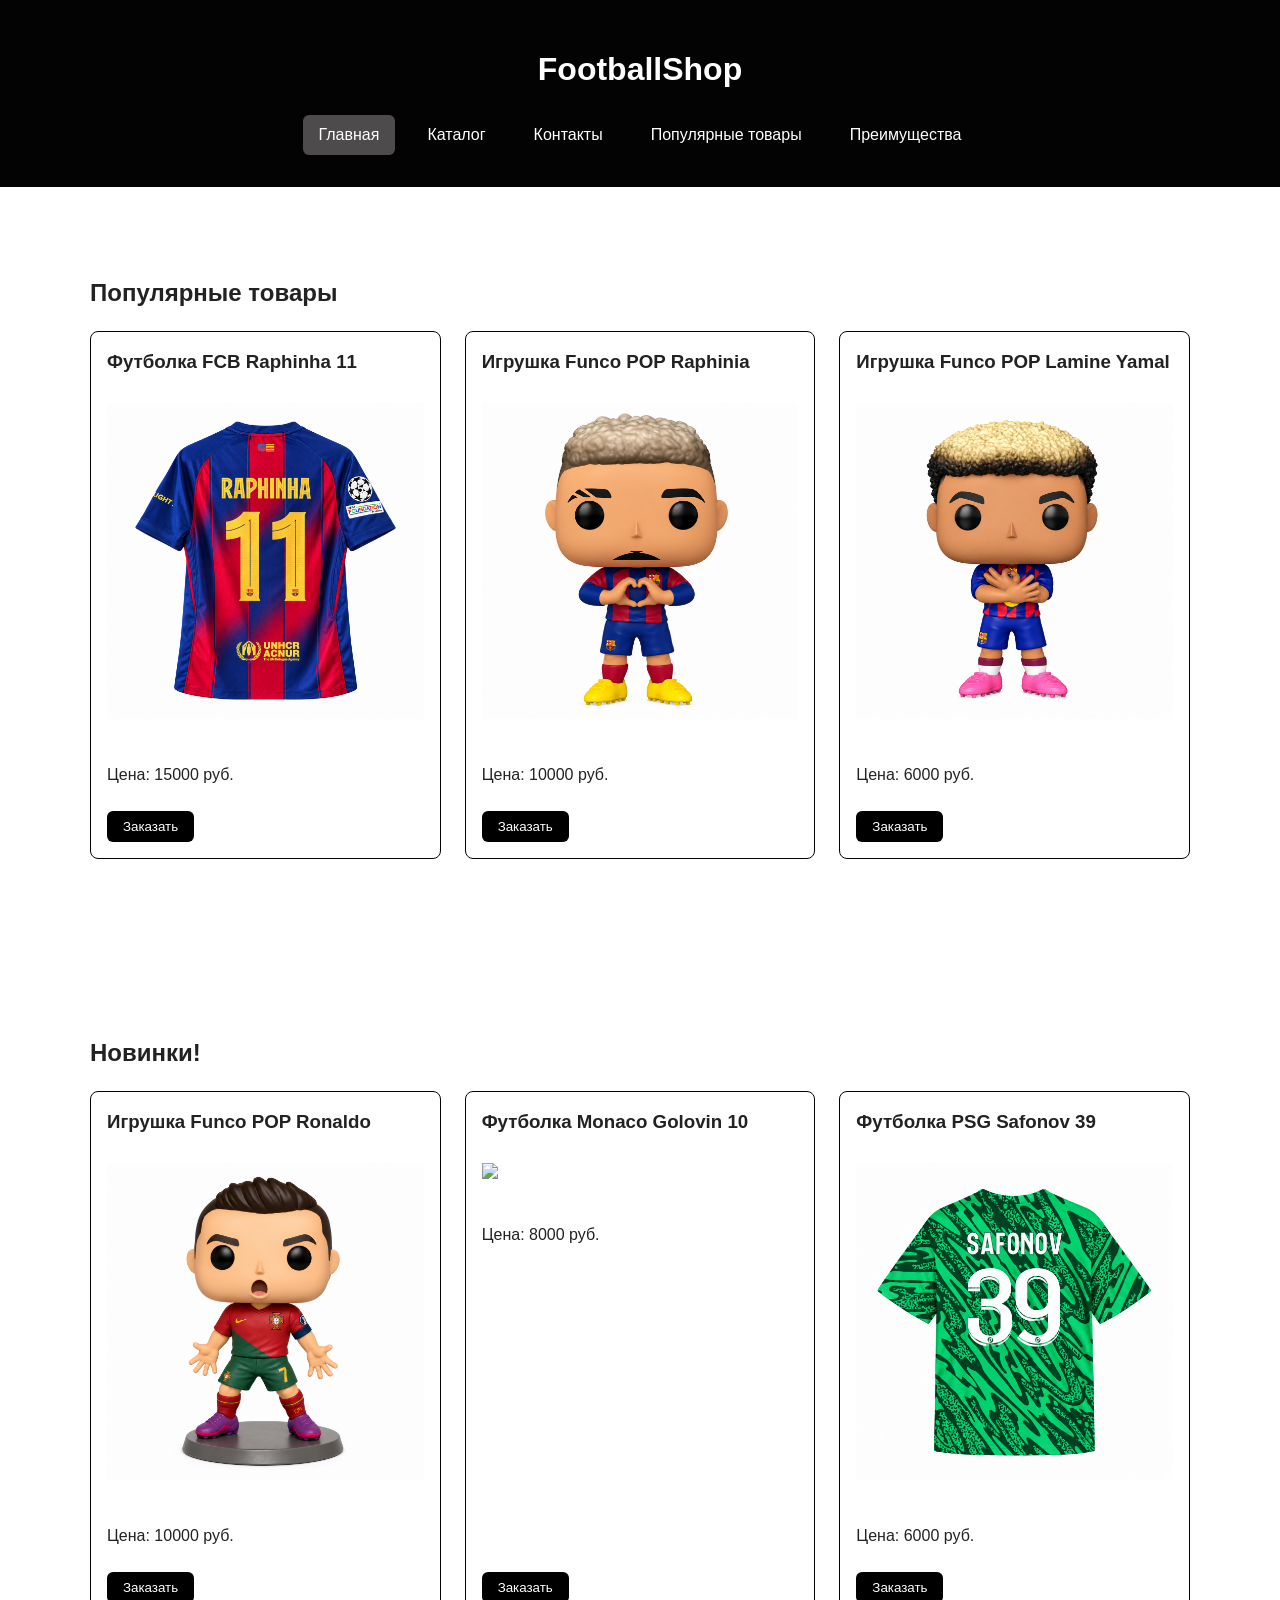
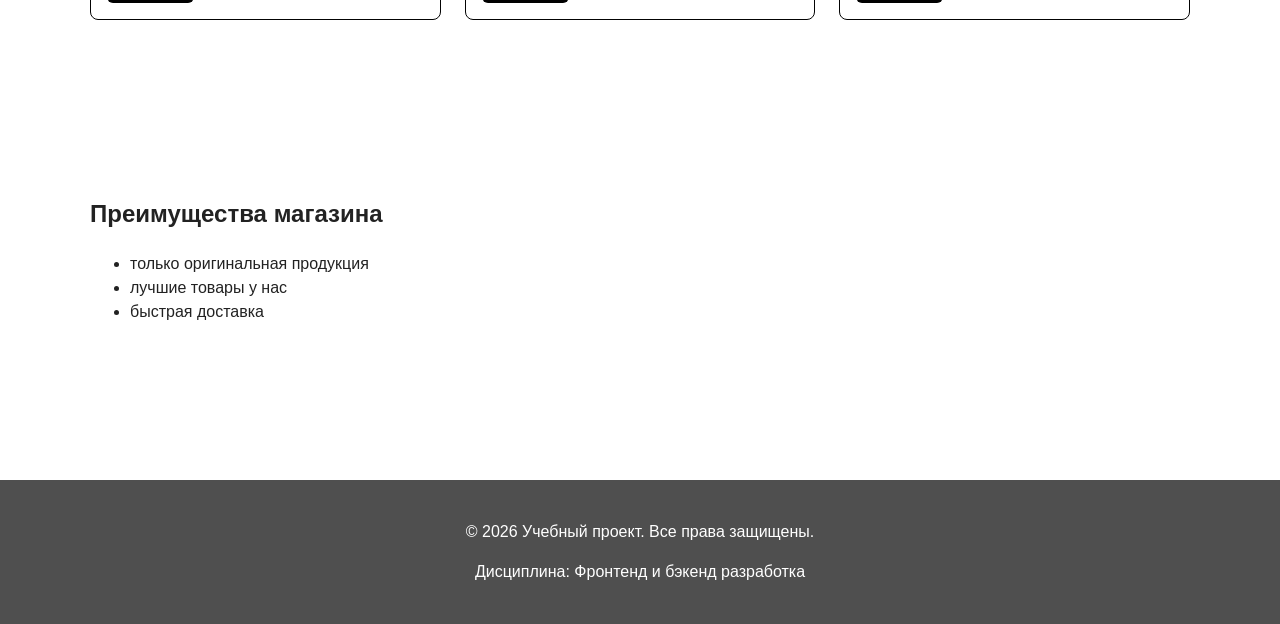
==== index.html @ fb9df973 "chore: preserve KR1 shop baseline" ====
<!DOCTYPE html>
<html lang="ru">
<head>
  <meta charset="UTF-8">
  <meta name="viewport" content="width=device-width, initial-scale=1.0">
  <title>Учебный интернет-магазин</title>
  <link rel="stylesheet" href="css/style.css">
  <link rel="stylesheet" href="css/responsive.css">
  <script src="js/main.js" defer></script>
  <meta property="og:type" content="website">
  <meta property="og:title" content="Учебный интернет-магазин">
  <meta property="og:description" content="Учебный frontend-проект интернет-магазина.">
  <meta property="og:image" content="https://zcryl.github.io/kr1-html-css-shop/images/preview.jpg">

</head>
<body class="page">
  <header class="site-header">
  <div class="site-header__inner">
    <h1 class="site-header__logo" href="index.html">FootballShop</h1>

    <nav class="site-nav" aria-label="Основная навигация">
      <ul class="site-nav__list">
        <li class="site-nav__item"><a class="site-nav__link site-nav__link--active" aria-current="page" href="index.html">Главная</a></li>
        <li class="site-nav__item"><a class="site-nav__link" href="catalog.html">Каталог</a></li>
        <li class="site-nav__item"><a class="site-nav__link" href="contacts.html">Контакты</a></li>
        <li class="site-nav__item"><a class="site-nav__link" href="index.html#popular">Популярные товары</a></li>
        <li class="site-nav__item"><a class="site-nav__link" href="index.html#advantages">Преимущества</a></li>
      </ul>
    </nav>
  </div>
  </header>


  <main class="page__main">
    <!-- <section class="hero">
      <h1>Учебный интернет-магазин</h1>
      <p>
        Это стартовая страница учебного frontend-проекта.
        В дальнейшем на её основе будет разработан многостраничный сайт
        интернет-магазина или каталога услуг.
      </p>
      <a class="button button--primary" href="#popular">Перейти к товарам</a>
    </section> -->

    <section class="section" id="popular">
      <h2 class="section__title">Популярные товары</h2>

      <div class="products-grid">
        <article class="product-card">
          <h3 class="product-card__title">Футболка FCB Raphinha 11</h3>
          <img 
          src="images/raphinha_shirt.jpg"
          class="card-image"/>
          <!-- <p class="product-card__description">Краткое описание учебного товара.</p> -->
          <p class="product-card__price">Цена: 15000 руб.</p>
          <button class="button button--primary product-card__button" type="button" data-product="Товар 1">
            Заказать
          </button>
        </article>

        <article class="product-card">
          <h3 class="product-card__title">Игрушка Funco POP Raphinia</h3>
          <img 
            src="images/raphinha_POP.jpg"
            class="card-image"/>
          <p class="product-card__price">Цена: 10000 руб.</p>
          <button class="button button--primary product-card__button" type="button" data-product="Товар 2">
            Заказать
          </button>

        </article>

        <article class="product-card">
          <h3 class="product-card__title">Игрушка Funco POP Lamine Yamal</h3>
          <img 
            src="images/Lamine_POP.webp"
            class="card-image"/>
          <p class="product-card__price">Цена: 6000 руб.</p>
          <button class="button button--primary product-card__button" type="button" data-product="Товар 3">
            Заказать
          </button>
        </article>
      </div>
    </section>

    <section class="section" id="popular">
      <h2 class="section__title">Новинки!</h2>

      <div class="products-grid">
        <article class="product-card">
          <h3 class="product-card__title">Игрушка Funco POP Ronaldo</h3>
          <img 
            src="images/CR7_POP.jpg"
            class="card-image"/>
          <p class="product-card__price">Цена: 10000 руб.</p>
          <button class="button button--primary product-card__button" type="button" data-product="Товар 1">
            Заказать
          </button>
        </article>

        <article class="product-card">
          <h3 class="product-card__title">Футболка Monaco Golovin 10</h3>
          <img 
            src="images/golobin_shirt.webp"
            class="card-image"/>
          <p class="product-card__price">Цена: 8000 руб.</p>
          <button class="button button--primary product-card__button" type="button" data-product="Товар 2">
            Заказать
          </button>

        </article>

        <article class="product-card">
          <h3 class="product-card__title">Футболка PSG Safonov 39 </h3>
          <img 
          src="images/safonov_shirt.webp"
          class="card-image"/>
          <p class="product-card__price">Цена: 6000 руб.</p>
          <button class="button button--primary product-card__button" type="button" data-product="Товар 3">
            Заказать
          </button>
        </article>
      </div>
    </section>

    
    

    <section class="section" id="advantages">
      <h2 class="section__title">Преимущества магазина</h2>

      <ul class="advantages-list">
        <li>только оригинальная продукция</li>
        <li>лучшие товары у нас</li>
        <li>быстрая доставка</li>
      </ul>
    </section>

    

    <!-- <aside class="aside-info">
      <h2>Информация для студентов</h2>
      <p>
        На следующих практических занятиях этот проект будет расширяться:
        появятся формы, модальное окно, дополнительные страницы, Flex/Grid,
        БЭМ-структура и адаптивная версия сайта.
      </p>
    </aside> -->
  </main>

  <footer class="site-footer home-page" id="contacts">
    <p class="site-footer__text">&copy; 2026 Учебный проект. Все права защищены.</p>
    <p class="site-footer__text">Дисциплина: Фронтенд и бэкенд разработка</p>
  </footer>

  <dialog class="order-dialog" id="order-dialog" aria-labelledby="order-dialog-title">
    <h2 class="order-dialog__title" id="order-dialog-title">Оформление заявки</h2>

    <form class="order-form" id="order-form" action="#" method="post" novalidate>
      <input id="selected-product" name="selected-product" type="hidden">

      <div class="order-form__field">
        <label class="order-form__label" for="order-name">Имя</label>
        <input class="order-form__input"
          id="order-name"
          name="name"
          type="text"
          placeholder="Введите ваше имя"
          minlength="2"
          autocomplete="given-name"
          required
        >
      </div>

      <div class="order-form__field">
        <label class="order-form__label" for="order-email">E-mail</label>
        <input class="order-form__input"
          id="order-email"
          name="email"
          type="email"
          placeholder="example@mail.ru"
          autocomplete="email"
          required
        >
      </div>

      <div class="order-form__field">
        <label class="order-form__label" for="order-phone">Телефон</label>
        <input class="order-form__input"
          id="order-phone"
          name="phone"
          type="tel"
          inputmode="tel"
          placeholder="+7 (900) 000-00-00"
          pattern="^\+7 \(\d{3}\) \d{3}-\d{2}-\d{2}$"
          required
        >
        <small class="order-form__hint">Формат: +7 (900) 000-00-00</small>
      </div>

      <div class="order-form__field">
        <label class="order-form__label" for="order-date">Дата связи</label>
        <input class="order-form__input"
          id="order-date"
          name="date"
          type="date"
        >
      </div>

      <div class="order-form__field">
        <label class="order-form__label" for="order-topic">Тема заявки</label>
        <select class="order-form__select" id="order-topic" name="topic" required>
          <option value="">Выберите тему</option>
          <option value="product">Заказ товара</option>
          <option value="consultation">Консультация</option>
          <option value="delivery">Доставка</option>
        </select>
      </div>

      <div class="order-form__field">
        <label class="order-form__label" for="order-comment">Комментарий</label>
        <textarea class="order-form__textarea"
          id="order-comment"
          name="comment"
          rows="4"
          placeholder="Укажите дополнительную информацию"
        ></textarea>
      </div>

      <div class="order-form__field order-form__field--checkbox">
        <label class="order-form__label">
          <input class="order-form__input order-form__input--checkbox"
            id="order-agreement"
            name="agreement"
            type="checkbox"
            required
          >
          Я согласен на обработку данных
        </label>
      </div>

      <div class="order-form__actions">
        <button class="button button--secondary" type="button" id="close-order-dialog">Закрыть</button>
        <button class="button button--primary" type="submit">Отправить заявку</button>
      </div>
    </form>
  </dialog>

  <p class="success-message" id="success-message" hidden>
    Форма успешно отправлена!
  </p>

</body>
</html>
---- css/style.css ----
/* ===============================
   1. Переменные проекта
   =============================== */

:root {
  /* Основные цвета проекта */
  --color-bg: #ffffff;
  --color-text: #222222;
  --color-muted: #b2afaf;
  --color-button: black;
  --color-primary-dark: #555454;
  --color-border: #030303;
  --color-surface: #f7f7f7;
  --color-surface-accent: #eef5ff;
  --color-danger: #b00020;
  --color-success: #168a2f;
  --color-success-bg: #eefaf0;
  --color-white: #ffffff;
  --color-header-button: #4d4b4b;
  --color-footer: #4f4f4f;
  --color-footer-text: #ffffff;

  /* Отступы */
  --space-xss: 2px;
  --space-xs: 4px;
  --space-sm: 8px;
  --space-md: 16px;
  --space-lg: 24px;
  --space-xl: 32px;

  /* Скругления */
  --radius-sm: 6px;
  --radius-md: 8px;
  --radius-lg: 12px;

  /* Размеры */
  --container-width: 1100px;
}

/* ===============================
   2. Базовые стили
   =============================== */

* {
  box-sizing: border-box;
}


.page {
  margin: 0;
  font-family: Arial, sans-serif;
  line-height: 1.5;
  color: var(--color-text);
  background-color: var(--color-bg);
  display: flex;
  flex-direction: column;
  min-height: 100vh;
}

.site-header,
.page__main,
.site-footer {
  padding: var(--space-lg);
}

.page__main{
  flex: 1;
}

.site-header {
  background-color: var(--color-border);

}

.site-footer {
  background-color: var(--color-footer);
  color: var(--color-footer-text);
  margin-top: 20px;
  text-align: center;
}

/* ===============================
   3. Общие элементы интерфейса
   =============================== */

a {
  color: var(--color-primary);
}

a:hover {
  color: var(--color-primary-dark);
}

a:focus-visible {
  outline: 2px solid var(--color-primary);
  outline-offset: 3px;
}


.site-header__inner {
  max-width: var(--container-width);
  margin: 0 auto;
}

.site-header__logo {
  font-weight: bold;
  text-decoration: none;
  color: white;
  display: flex;
  flex-wrap: wrap; 
  justify-content: center;

}

.site-nav__list {
  display: flex;
  flex-wrap: wrap;
  justify-content: center;
  align-items: center;
  gap: var(--space-md);
  padding: 0;
  margin: var(--space-md) 0 0;
  list-style: none;
}

.site-nav__item {
  margin-bottom: var(--space-sm);
}

.site-nav__link {
  display: inline-block;
  padding: var(--space-sm) var(--space-md);
  color: white;
  text-decoration: none;
  border-radius: var(--radius-sm);

}

.site-nav__link:hover,
.site-nav__link--active {
  color: var(--color-white);
  background-color: var(--color-header-button);

}

/* ===============================
   4. Компоненты страницы
   =============================== */


.hero {
  max-width: var(--container-width);
  margin: 0 auto var(--space-xl);
  padding: var(--space-xl) var(--space-lg);
  background-color: var(--color-surface-accent);
  border-radius: var(--radius-lg);
}

.section {
  max-width: var(--container-width);
  margin: 0 auto var(--space-xl);
}


.section__title {
  margin-top: 0;
}


.product-card {
  display: flex;
  flex-direction: column;
  gap: var(--space-sm);
  margin-bottom: var(--space-md);
  padding: var(--space-md);
  border: 1px solid var(--color-border);
  border-radius: var(--radius-md);
  background-color: var(--color-bg);
}

.product-card__button {
  margin-top: auto;
  align-self: flex-start;
}


.product-card:hover {
  border-color: var(--color-primary);
}


.product-card__title {
  margin-top: 0;
}

.button {
  display: inline-block;
  padding: var(--space-sm) var(--space-md);
  text-decoration: none;
  border: none;
  border-radius: var(--radius-sm);
  cursor: pointer;
}

/* Основной и второстепенный варианты кнопки. */
.button--primary {
  color: var(--color-white);
  background-color: var(--color-button);
}

.button--primary:hover {
  color: var(--color-white);
  background-color: var(--color-primary-dark);
}

.button--secondary {
  color: var(--color-white);
  background-color: var(--color-button);
  border: 1px solid var(--color-primary);
}

.button--secondary:hover {
  color: var(--color-white);
  background-color: var(--color-primary-dark);
}

.button:focus-visible {
  outline: 2px solid var(--color-primary);
  outline-offset: 3px;
}

.button:disabled {
  opacity: 0.6;
  cursor: not-allowed;
}


/*
  Дополнительный информационный блок.
*/
.aside-info {
  max-width: var(--container-width);
  margin: 0 auto var(--space-xl);
  padding: var(--space-md);
  border-left: 4px solid var(--color-primary);
  background-color: var(--color-surface);
}

/* ===============================
   5. Форма и модальное окно
   =============================== */

/*
  Модальное окно.
  Элемент dialog сам умеет открываться поверх страницы.
*/
.order-dialog {
  width: min(100% - 32px, 560px);
  padding: var(--space-lg);
  border: none;
  border-radius: var(--radius-lg);
}

.order-dialog__title {
  margin-top: 0;
}

/* Затемнение фона за модальным окном. */
.order-dialog::backdrop {
  background-color: rgba(0, 0, 0, 0.5);
}

/*
  Поле формы.
  Каждый блок получает нижний отступ.
*/
.order-form__field {
  margin-bottom: var(--space-md);
}

/*
  Подпись поля.
*/
.order-form__label {
  display: block;
  margin-bottom: 6px;
}

/*
  Основные поля формы.
*/
.order-form__input,
.order-form__select,
.order-form__textarea {
  width: 100%;
  padding: 10px 12px;
  border: 1px solid var(--color-border);
  border-radius: var(--radius-sm);
  font: inherit;
}

/*
  Checkbox не должен занимать всю ширину.
*/
.order-form__input--checkbox {
  width: auto;
}

/*
  Подсказка под полем телефона.
*/
.order-form__hint {
  display: block;
  margin-top: var(--space-xs);
  color: var(--color-muted);
}

.order-form__input:hover,
.order-form__select:hover,
.order-form__textarea:hover {
  border-color: var(--color-primary);
}


/*
  Видимый фокус для клавиатурной навигации.
*/
.order-form__input:focus-visible,
.order-form__select:focus-visible,
.order-form__textarea:focus-visible {
  outline: var(--space-xss) solid var(--color-primary);
  outline-offset: 3px;
}

/*
  Подсветка ошибочных полей.
  Атрибут aria-invalid будет добавляться через JavaScript.
*/
.order-form__input[aria-invalid="true"],
.order-form__select[aria-invalid="true"],
.order-form__textarea[aria-invalid="true"] {
  border-color: var(--color-danger);
}

/*
  Кнопки формы.
*/
.order-form__actions {
  display: flex;
  gap: var(--space-md);
  margin-top: var(--space-lg);
}

/*
  Сообщение об успешной отправке.
*/
.success-message {
  max-width: var(--container-width);
  margin: var(--space-lg) auto;
  padding: var(--space-md);
  border-left: var(--space-xs) solid var(--color-success);
  background-color: var(--color-success-bg);
}

/* Стили для хлебных крошек */

.breadcrumbs{
  max-width: var(--container-width);
  margin: 0 auto var(--space-md);
  font-size: 14px;
  color: var(--color-muted);
}

.breadcrumbs__link {
  color: var(--color-primary);
}

.breadcrumbs__current::before {
  content: " / ";
  color: var(--color-muted);
}

/* Плавный переход к якорям */
html{
  scroll-behavior: smooth;
}

:target{
  outline: 2px dashed var(--color-primary);
  outline-offset:4px;
}

/* Добавление grid */
.products-grid{
  display: grid;
  grid-template-columns: repeat(3, 1fr);
  gap:var(--space-lg);
}

/* Организация страницы каталога через CSS Grid */
.catalog-layout {
  max-width: var(--container-width);
  margin: 0 auto var(--space-xl);
  display: grid;
  grid-template-columns: 260px 1fr;
  grid-template-areas: "filters products";
  gap: var(--space-lg);
}

.catalog-filters {
  grid-area: filters;
  padding: var(--space-md);
  border: 1px solid var(--color-border);
  border-radius: var(--radius-md);
  background-color: var(--color-surface);
  align-self: start;
}

.catalog-layout__products {
  grid-area: products;
}

/* Оформление формы фильтров */
.filters-form {
  display: grid;
  gap: var(--space-md);
}

.filters-form__group {
  margin: 0;
  padding: var(--space-md);
  border: 1px solid var(--color-border);
  border-radius: var(--radius-sm);
}

.filters-form__legend {
  font-weight: 700;
}

.filters-form__label {
  display: block;
  margin-bottom: var(--space-sm);
}

.filters-form__input {
  width: 100%;
  padding: 8px 10px;
  border: 1px solid var(--color-border);
  border-radius: var(--radius-sm);
  font: inherit;
}

.product-card[hidden]{
  display: none;
}

.catalog-layout__empty{
  color: var(--color-muted);
  margin-top: var(--space-md);
}

.card-image{
  width: 100%;
  margin-bottom: 20px;
}
---- css/responsive.css ----
/*
  Адаптивные стили для контрольной работы №3.
  Подход: Mobile First.
  Базовые стили рассчитаны на мобильный экран.
  Расширения добавляются через min-width медиазапросы.
*/
*,
*::before,
*::after {
  box-sizing: border-box;
}

html {
  scroll-behavior: smooth;
}

img,
video {
  max-width: 100%;
  height: auto;
}

body {
  overflow-x: hidden;
}

.container,
.main,
.section {
  width: min(100% - 32px, 1200px);
  margin-inline: auto;
}

.section {
  padding-block: clamp(24px, 5vw, 64px);
}
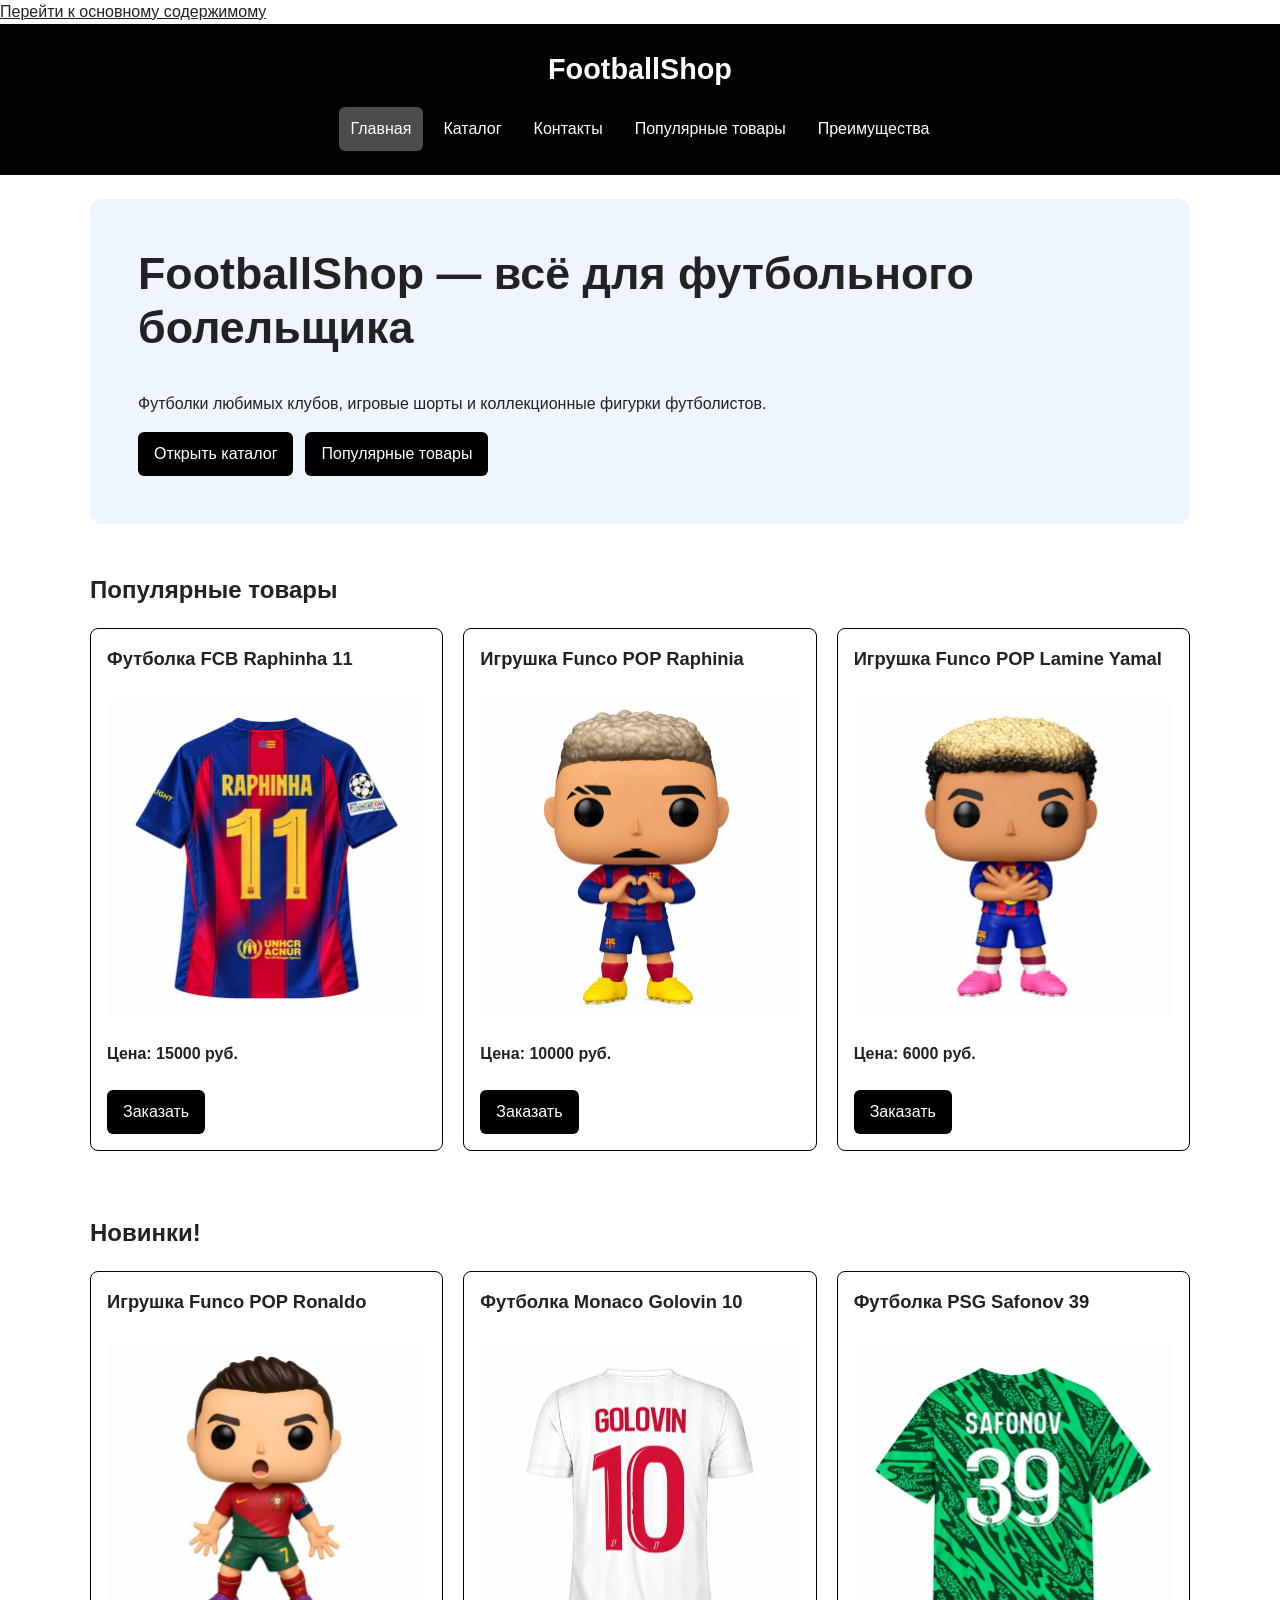
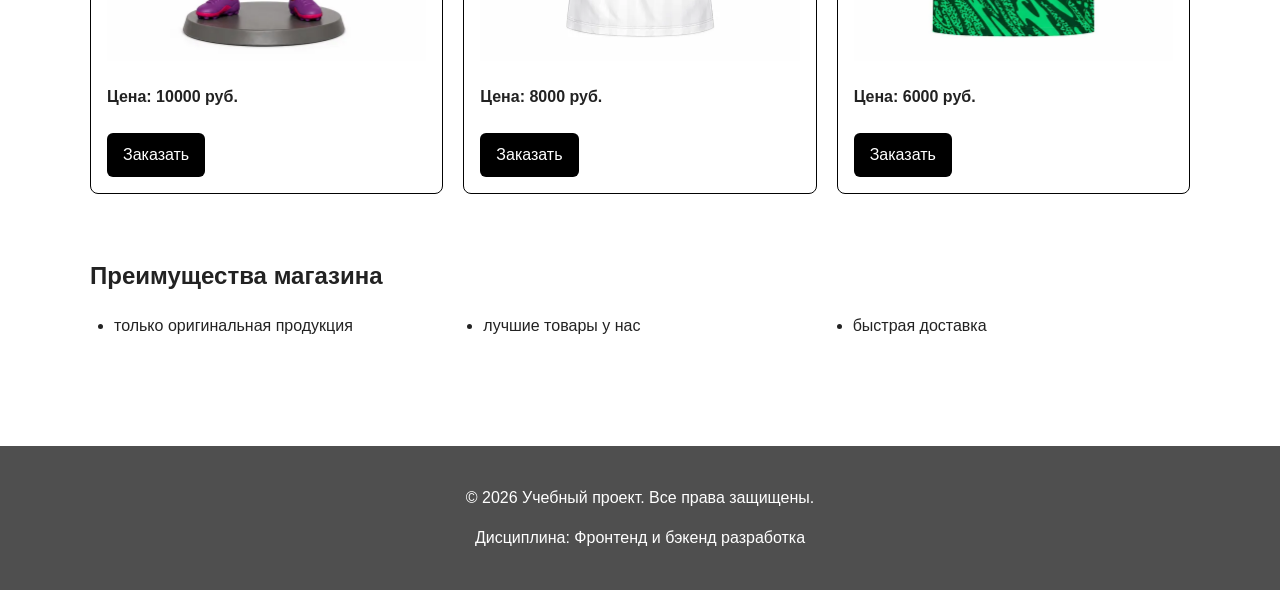
==== commit 926dd618: "feat: add responsive layout and product images" ====
--- a/index.html
+++ b/index.html
@@ -3,20 +3,22 @@
 <head>
   <meta charset="UTF-8">
   <meta name="viewport" content="width=device-width, initial-scale=1.0">
-  <title>Учебный интернет-магазин</title>
+  <title>FootballShop — футбольная атрибутика</title>
+  <meta name="description" content="Футболки, шорты и фигурки любимых футболистов в учебном магазине FootballShop.">
   <link rel="stylesheet" href="css/style.css">
   <link rel="stylesheet" href="css/responsive.css">
   <script src="js/main.js" defer></script>
   <meta property="og:type" content="website">
   <meta property="og:title" content="Учебный интернет-магазин">
   <meta property="og:description" content="Учебный frontend-проект интернет-магазина.">
-  <meta property="og:image" content="https://zcryl.github.io/kr1-html-css-shop/images/preview.jpg">
+  <meta property="og:image" content="https://zcryl.github.io/kr3-responsive-shop/images/preview.jpg">
 
 </head>
 <body class="page">
+  <a class="skip-link" href="#main">Перейти к основному содержимому</a>
   <header class="site-header">
   <div class="site-header__inner">
-    <h1 class="site-header__logo" href="index.html">FootballShop</h1>
+    <a class="site-header__logo" href="index.html">FootballShop</a>
 
     <nav class="site-nav" aria-label="Основная навигация">
       <ul class="site-nav__list">
@@ -31,16 +33,17 @@
   </header>
 
 
-  <main class="page__main">
-    <!-- <section class="hero">
-      <h1>Учебный интернет-магазин</h1>
-      <p>
-        Это стартовая страница учебного frontend-проекта.
-        В дальнейшем на её основе будет разработан многостраничный сайт
-        интернет-магазина или каталога услуг.
-      </p>
-      <a class="button button--primary" href="#popular">Перейти к товарам</a>
-    </section> -->
+  <main class="page__main" id="main" tabindex="-1">
+    <section class="hero" aria-labelledby="hero-title">
+      <h1 id="hero-title">FootballShop — всё для футбольного болельщика</h1>
+      <p>Футболки любимых клубов, игровые шорты и коллекционные фигурки футболистов.</p>
+      <div class="hero__actions">
+        <a class="button button--primary" href="catalog.html">Открыть каталог</a>
+        <a class="button button--secondary" href="#popular">Популярные товары</a>
+      </div>
+    </section>
+
+    
 
     <section class="section" id="popular">
       <h2 class="section__title">Популярные товары</h2>
@@ -48,23 +51,25 @@
       <div class="products-grid">
         <article class="product-card">
           <h3 class="product-card__title">Футболка FCB Raphinha 11</h3>
-          <img 
-          src="images/raphinha_shirt.jpg"
-          class="card-image"/>
-          <!-- <p class="product-card__description">Краткое описание учебного товара.</p> -->
+          <picture>
+            <source type="image/webp" srcset="images/responsive/raphinha_shirt-320.webp 320w, images/responsive/raphinha_shirt-640.webp 640w, images/responsive/raphinha_shirt-960.webp 960w" sizes="(min-width: 1148px) 330px, (min-width: 1024px) calc((100vw - 190px) / 3), (min-width: 768px) calc((100vw - 140px) / 2), calc(100vw - 66px)">
+            <img src="images/raphinha_shirt.jpg" alt="Футболка FCB Raphinha 11" width="960" height="960" loading="lazy" class="card-image">
+          </picture>
+          
           <p class="product-card__price">Цена: 15000 руб.</p>
-          <button class="button button--primary product-card__button" type="button" data-product="Товар 1">
+          <button class="button button--primary product-card__button" type="button" data-product="Футболка FCB Raphinha 11">
             Заказать
           </button>
         </article>
 
         <article class="product-card">
           <h3 class="product-card__title">Игрушка Funco POP Raphinia</h3>
-          <img 
-            src="images/raphinha_POP.jpg"
-            class="card-image"/>
+          <picture>
+            <source type="image/webp" srcset="images/responsive/raphinha_POP-320.webp 320w, images/responsive/raphinha_POP-640.webp 640w, images/responsive/raphinha_POP-960.webp 960w" sizes="(min-width: 1148px) 330px, (min-width: 1024px) calc((100vw - 190px) / 3), (min-width: 768px) calc((100vw - 140px) / 2), calc(100vw - 66px)">
+            <img src="images/raphinha_POP.jpg" alt="Игрушка Funco POP Raphinia" width="960" height="960" loading="lazy" class="card-image">
+          </picture>
           <p class="product-card__price">Цена: 10000 руб.</p>
-          <button class="button button--primary product-card__button" type="button" data-product="Товар 2">
+          <button class="button button--primary product-card__button" type="button" data-product="Игрушка Funco POP Raphinia">
             Заказать
           </button>
 
@@ -72,39 +77,42 @@
 
         <article class="product-card">
           <h3 class="product-card__title">Игрушка Funco POP Lamine Yamal</h3>
-          <img 
-            src="images/Lamine_POP.webp"
-            class="card-image"/>
+          <picture>
+            <source type="image/webp" srcset="images/responsive/Lamine_POP-320.webp 320w, images/responsive/Lamine_POP-640.webp 640w, images/responsive/Lamine_POP-960.webp 960w" sizes="(min-width: 1148px) 330px, (min-width: 1024px) calc((100vw - 190px) / 3), (min-width: 768px) calc((100vw - 140px) / 2), calc(100vw - 66px)">
+            <img src="images/Lamine_POP.webp" alt="Игрушка Funco POP Lamine Yamal" width="960" height="960" loading="lazy" class="card-image">
+          </picture>
           <p class="product-card__price">Цена: 6000 руб.</p>
-          <button class="button button--primary product-card__button" type="button" data-product="Товар 3">
-            Заказать
-          </button>
-        </article>
-      </div>
-    </section>
-
-    <section class="section" id="popular">
+          <button class="button button--primary product-card__button" type="button" data-product="Игрушка Funco POP Lamine Yamal">
+            Заказать
+          </button>
+        </article>
+      </div>
+    </section>
+
+    <section class="section" id="new-products">
       <h2 class="section__title">Новинки!</h2>
 
       <div class="products-grid">
         <article class="product-card">
           <h3 class="product-card__title">Игрушка Funco POP Ronaldo</h3>
-          <img 
-            src="images/CR7_POP.jpg"
-            class="card-image"/>
+          <picture>
+            <source type="image/webp" srcset="images/responsive/CR7_POP-320.webp 320w, images/responsive/CR7_POP-640.webp 640w, images/responsive/CR7_POP-960.webp 960w" sizes="(min-width: 1148px) 330px, (min-width: 1024px) calc((100vw - 190px) / 3), (min-width: 768px) calc((100vw - 140px) / 2), calc(100vw - 66px)">
+            <img src="images/CR7_POP.jpg" alt="Игрушка Funco POP Ronaldo" width="960" height="960" loading="lazy" class="card-image">
+          </picture>
           <p class="product-card__price">Цена: 10000 руб.</p>
-          <button class="button button--primary product-card__button" type="button" data-product="Товар 1">
+          <button class="button button--primary product-card__button" type="button" data-product="Игрушка Funco POP Ronaldo">
             Заказать
           </button>
         </article>
 
         <article class="product-card">
           <h3 class="product-card__title">Футболка Monaco Golovin 10</h3>
-          <img 
-            src="images/golobin_shirt.webp"
-            class="card-image"/>
+          <picture>
+            <source type="image/webp" srcset="images/responsive/golobin_shirt-320.webp 320w, images/responsive/golobin_shirt-640.webp 640w, images/responsive/golobin_shirt-960.webp 960w" sizes="(min-width: 1148px) 330px, (min-width: 1024px) calc((100vw - 190px) / 3), (min-width: 768px) calc((100vw - 140px) / 2), calc(100vw - 66px)">
+            <img src="images/golobin_shirt.webp" alt="Футболка Monaco Golovin 10" width="960" height="960" loading="lazy" class="card-image">
+          </picture>
           <p class="product-card__price">Цена: 8000 руб.</p>
-          <button class="button button--primary product-card__button" type="button" data-product="Товар 2">
+          <button class="button button--primary product-card__button" type="button" data-product="Футболка Monaco Golovin 10">
             Заказать
           </button>
 
@@ -112,11 +120,12 @@
 
         <article class="product-card">
           <h3 class="product-card__title">Футболка PSG Safonov 39 </h3>
-          <img 
-          src="images/safonov_shirt.webp"
-          class="card-image"/>
+          <picture>
+            <source type="image/webp" srcset="images/responsive/safonov_shirt-320.webp 320w, images/responsive/safonov_shirt-640.webp 640w, images/responsive/safonov_shirt-960.webp 960w" sizes="(min-width: 1148px) 330px, (min-width: 1024px) calc((100vw - 190px) / 3), (min-width: 768px) calc((100vw - 140px) / 2), calc(100vw - 66px)">
+            <img src="images/safonov_shirt.webp" alt="Футболка PSG Safonov 39" width="960" height="960" loading="lazy" class="card-image">
+          </picture>
           <p class="product-card__price">Цена: 6000 руб.</p>
-          <button class="button button--primary product-card__button" type="button" data-product="Товар 3">
+          <button class="button button--primary product-card__button" type="button" data-product="Футболка PSG Safonov 39">
             Заказать
           </button>
         </article>
@@ -138,14 +147,7 @@
 
     
 
-    <!-- <aside class="aside-info">
-      <h2>Информация для студентов</h2>
-      <p>
-        На следующих практических занятиях этот проект будет расширяться:
-        появятся формы, модальное окно, дополнительные страницы, Flex/Grid,
-        БЭМ-структура и адаптивная версия сайта.
-      </p>
-    </aside> -->
+    
   </main>
 
   <footer class="site-footer home-page" id="contacts">
@@ -217,7 +219,7 @@
         </select>
       </div>
 
-      <div class="order-form__field">
+      <div class="order-form__field order-form__field--wide">
         <label class="order-form__label" for="order-comment">Комментарий</label>
         <textarea class="order-form__textarea"
           id="order-comment"
--- a/css/responsive.css
+++ b/css/responsive.css
@@ -1,37 +1,61 @@
-/*
-  Адаптивные стили для контрольной работы №3.
-  Подход: Mobile First.
-  Базовые стили рассчитаны на мобильный экран.
-  Расширения добавляются через min-width медиазапросы.
-*/
-*,
-*::before,
-*::after {
-  box-sizing: border-box;
+/* КР3: Mobile First. База — телефон, расширения — min-width. */
+*, *::before, *::after { box-sizing: border-box; }
+img, video { max-width: 100%; height: auto; }
+/* Исправляем размеры блоков, не скрывая переполнение страницы. */
+.site-header, .page__main, .site-footer { padding: 16px; }
+.site-header__inner, .section, .hero, .catalog-layout, .breadcrumbs { width: 100%; max-width: var(--container-width); margin-inline: auto; }
+.site-header__logo { margin: 0; font-size: 1.8rem; }
+.site-nav__list { display: grid; grid-template-columns: repeat(2, minmax(0, 1fr)); gap: 8px; }
+.site-nav__item { margin: 0; }
+.site-nav__link { display: flex; align-items: center; height: 100%; min-height: 44px; padding: 10px 12px; }
+.hero { padding: clamp(20px, 5vw, 48px); }
+.hero h1 { font-size: clamp(1.8rem, 5vw, 2.8rem); line-height: 1.2; margin-top: 0; }
+.hero__actions { display: flex; flex-wrap: wrap; gap: 12px; }
+.section { padding-block: 16px; }
+.products-grid { grid-template-columns: minmax(0, 1fr); gap: 20px; }
+.product-card { min-width: 0; margin: 0; }
+.product-card picture { display: block; }
+.card-image { display: block; width: 100%; aspect-ratio: 1; object-fit: contain; margin: 0; }
+.product-card__title { font-size: 1.15rem; }
+.product-card__price { font-weight: 700; }
+.advantages-list { display: grid; gap: 12px; padding-left: 24px; }
+.catalog-layout { grid-template-columns: minmax(0, 1fr); grid-template-areas: "filters" "products"; }
+.catalog-layout__products, .catalog-filters, .filters-form__group { min-width: 0; }
+.filters-form__label { min-height: 32px; }
+.filters-form__input { min-height: 44px; }
+.button { min-height: 44px; padding: 10px 16px; font: inherit; text-align: center; }
+/* Горизонтальная прокрутка разрешена только внутри таблицы. */
+.table-wrapper { max-width: 100%; overflow-x: auto; }
+.product-table { width: 100%; min-width: 640px; border-collapse: collapse; }
+.product-table caption { text-align: left; font-weight: 700; margin-bottom: 12px; }
+.product-table th, .product-table td { padding: 12px; border: 1px solid var(--color-border); text-align: left; }
+.product-table thead { background: var(--color-surface); }
+.order-dialog { max-height: calc(100dvh - 32px); overflow-y: auto; padding: 20px; }
+.order-form { display: grid; grid-template-columns: minmax(0, 1fr); gap: 16px; }
+.order-form__field { min-width: 0; margin: 0; }
+.order-form__input, .order-form__select, .order-form__textarea { min-height: 44px; }
+.order-form__input--checkbox { min-height: auto; width: 20px; height: 20px; vertical-align: middle; }
+.order-form__actions { flex-direction: column; margin: 0; gap: 12px; }
+.order-form__field--wide, .order-form__field--checkbox, .order-form__actions { grid-column: 1 / -1; }
+.order-form__textarea { resize: vertical; }
+.contact-list { padding-left: 24px; overflow-wrap: anywhere; }
+.success-message { width: calc(100% - 32px); }
+@media (min-width: 768px) {
+  .site-header, .page__main, .site-footer { padding: 24px; }
+  .site-nav__list { display: flex; }
+  .site-nav__link { display: inline-block; }
+  .products-grid { grid-template-columns: repeat(2, minmax(0, 1fr)); }
+  .advantages-list { grid-template-columns: repeat(3, minmax(0, 1fr)); gap: 32px; }
+  .order-dialog { width: min(100% - 48px, 680px); padding: 24px; }
+  .order-form { grid-template-columns: repeat(2, minmax(0, 1fr)); }
+  .order-form__actions { flex-direction: row; justify-content: flex-end; }
 }
-
-html {
-  scroll-behavior: smooth;
+@media (min-width: 1024px) {
+  .products-grid { grid-template-columns: repeat(3, minmax(0, 1fr)); }
+  .catalog-layout { grid-template-columns: 240px minmax(0, 1fr); grid-template-areas: "filters products"; }
+  .catalog-layout__products .products-grid { grid-template-columns: repeat(2, minmax(0, 1fr)); }
 }
-
-img,
-video {
-  max-width: 100%;
-  height: auto;
+@media (min-width: 1200px) {
+  .catalog-layout__products .products-grid { grid-template-columns: repeat(3, minmax(0, 1fr)); }
 }
-
-body {
-  overflow-x: hidden;
-}
-
-.container,
-.main,
-.section {
-  width: min(100% - 32px, 1200px);
-  margin-inline: auto;
-}
-
-.section {
-  padding-block: clamp(24px, 5vw, 64px);
-}
-
+@media (prefers-reduced-motion: reduce) { html { scroll-behavior: auto; } }
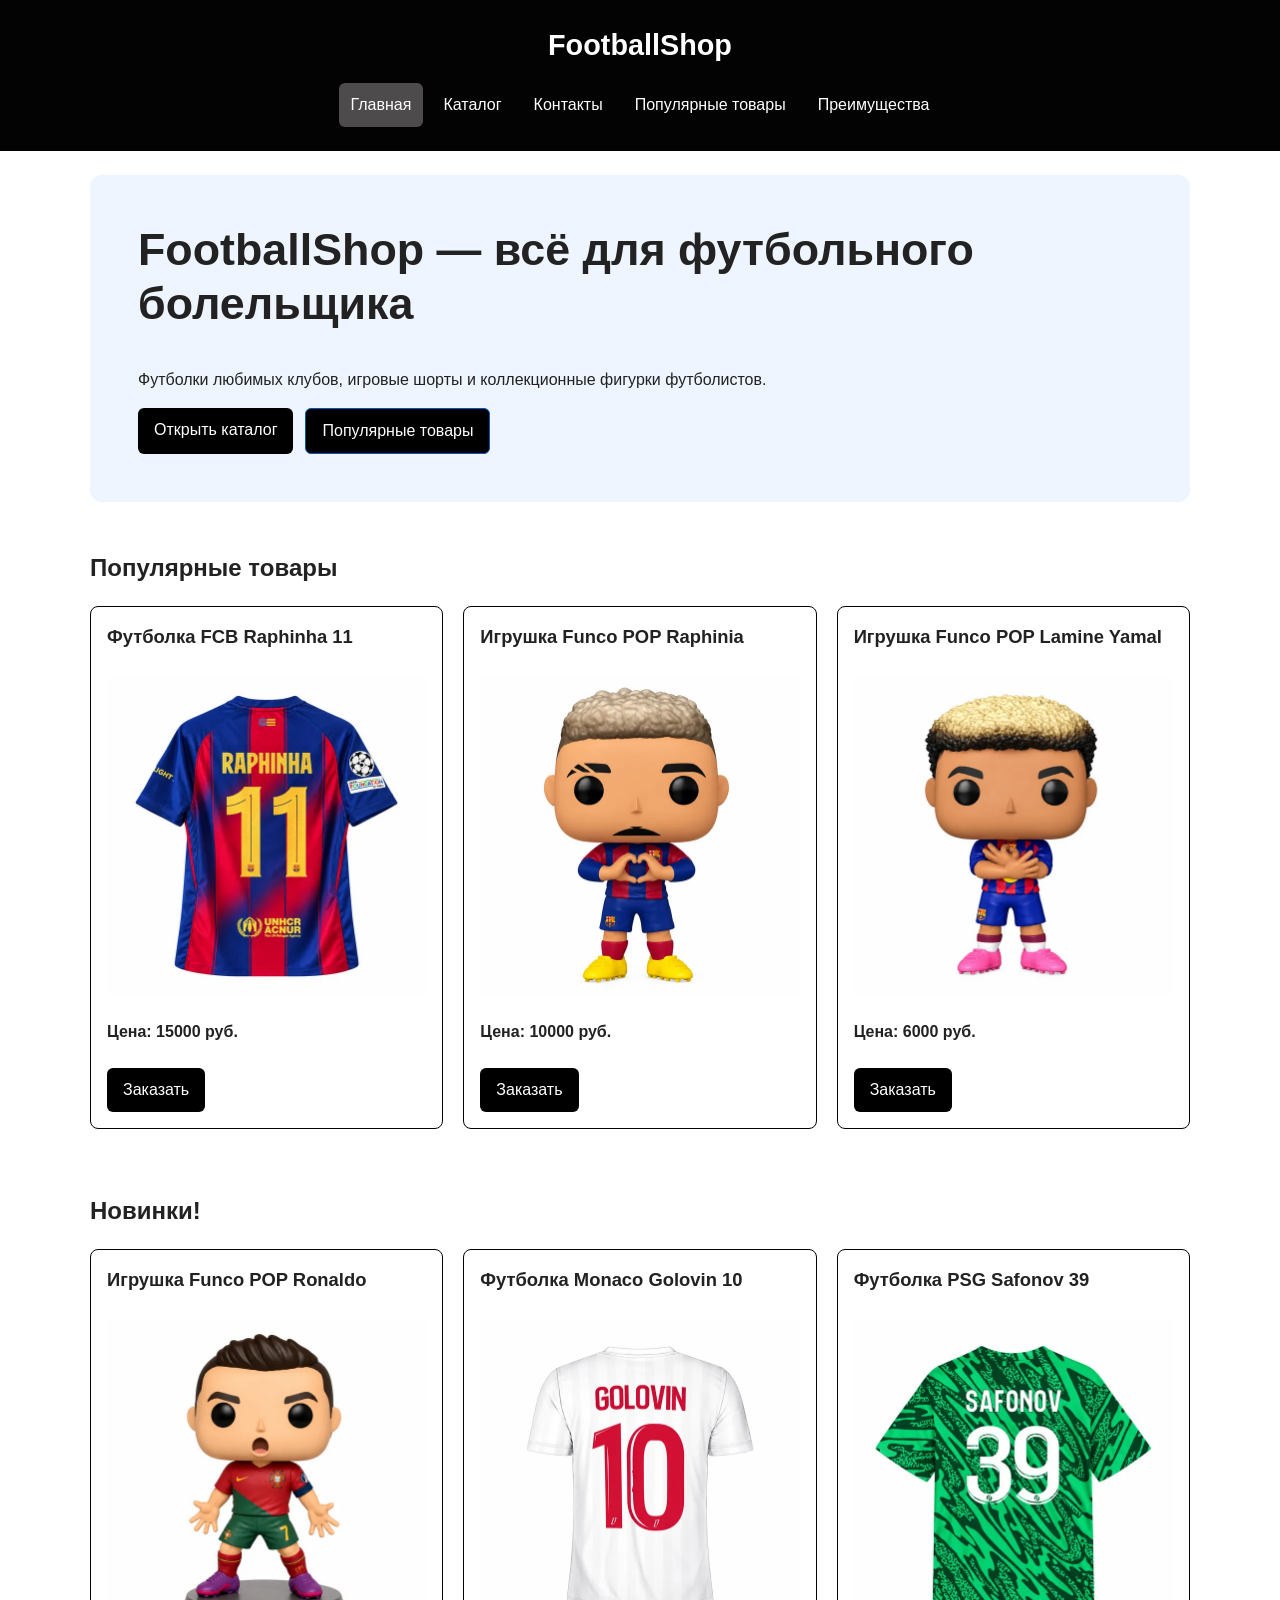
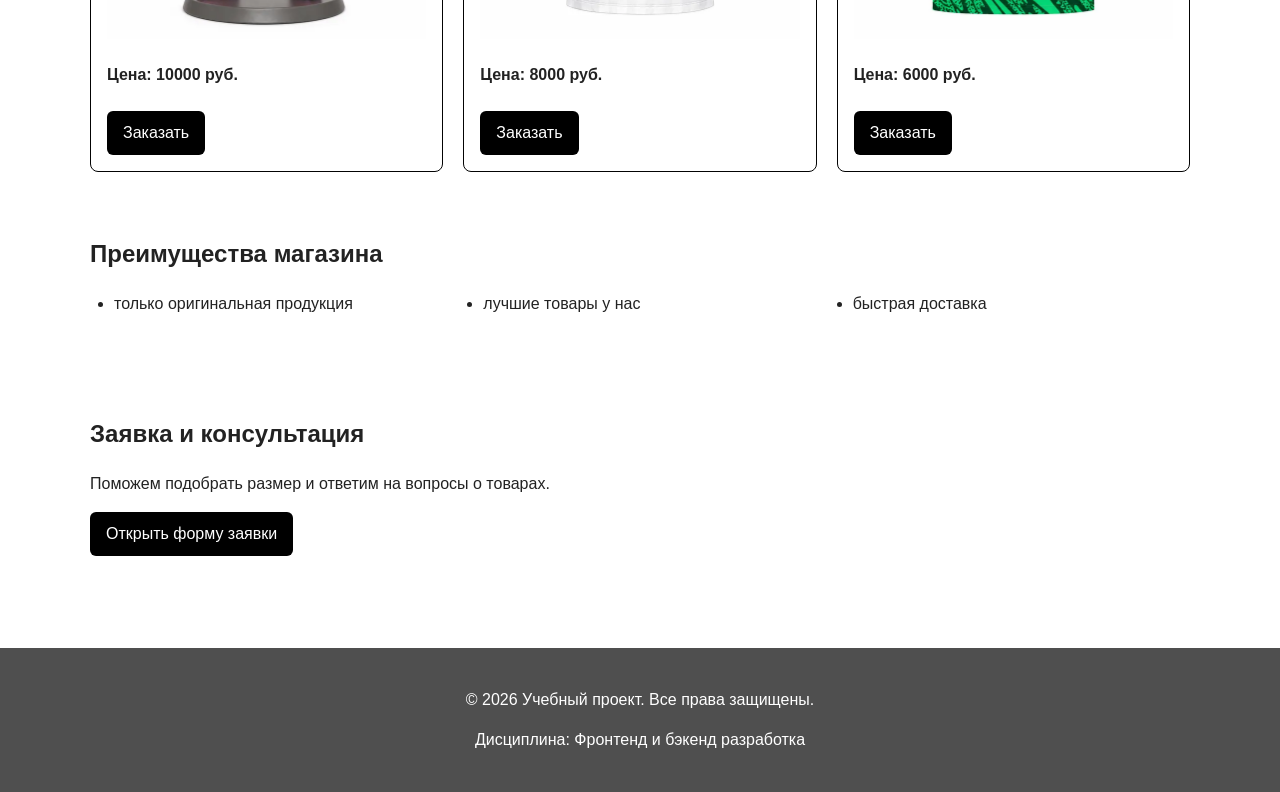
==== commit b204ab1b: "fix: improve accessibility and add Lighthouse reports" ====
--- a/index.html
+++ b/index.html
@@ -32,7 +32,6 @@
   </div>
   </header>
 
-
   <main class="page__main" id="main" tabindex="-1">
     <section class="hero" aria-labelledby="hero-title">
       <h1 id="hero-title">FootballShop — всё для футбольного болельщика</h1>
@@ -43,7 +42,7 @@
       </div>
     </section>
 
-    
+
 
     <section class="section" id="popular">
       <h2 class="section__title">Популярные товары</h2>
@@ -55,7 +54,7 @@
             <source type="image/webp" srcset="images/responsive/raphinha_shirt-320.webp 320w, images/responsive/raphinha_shirt-640.webp 640w, images/responsive/raphinha_shirt-960.webp 960w" sizes="(min-width: 1148px) 330px, (min-width: 1024px) calc((100vw - 190px) / 3), (min-width: 768px) calc((100vw - 140px) / 2), calc(100vw - 66px)">
             <img src="images/raphinha_shirt.jpg" alt="Футболка FCB Raphinha 11" width="960" height="960" loading="lazy" class="card-image">
           </picture>
-          
+
           <p class="product-card__price">Цена: 15000 руб.</p>
           <button class="button button--primary product-card__button" type="button" data-product="Футболка FCB Raphinha 11">
             Заказать
@@ -132,8 +131,8 @@
       </div>
     </section>
 
-    
-    
+
+
 
     <section class="section" id="advantages">
       <h2 class="section__title">Преимущества магазина</h2>
@@ -145,9 +144,17 @@
       </ul>
     </section>
 
-    
-
-    
+
+
+
+
+    <section class="section" id="request" aria-labelledby="request-title">
+      <h2 id="request-title">Заявка и консультация</h2>
+      <p>Поможем подобрать размер и ответим на вопросы о товарах.</p>
+      <p id="request-product"></p>
+      <button class="button button--primary" id="open-request" type="button" data-product="">Открыть форму заявки</button>
+      <p class="success-message" id="success-message" role="status" hidden>Заявка проверена. Это учебная форма: данные на сервер не отправляются.</p>
+    </section>
   </main>
 
   <footer class="site-footer home-page" id="contacts">
@@ -155,16 +162,18 @@
     <p class="site-footer__text">Дисциплина: Фронтенд и бэкенд разработка</p>
   </footer>
 
-  <dialog class="order-dialog" id="order-dialog" aria-labelledby="order-dialog-title">
+  <dialog class="order-dialog" id="order-dialog" aria-labelledby="order-dialog-title" aria-describedby="selected-product-text">
     <h2 class="order-dialog__title" id="order-dialog-title">Оформление заявки</h2>
 
-    <form class="order-form" id="order-form" action="#" method="post" novalidate>
+    <p class="selected-product" id="selected-product-text"></p>
+    <p class="form-note">Обязательные поля отмечены звёздочкой. Учебная форма не отправляет данные на сервер.</p>
+    <form class="order-form" data-success="success-message" id="order-form" action="#" method="post" novalidate>
       <input id="selected-product" name="selected-product" type="hidden">
 
       <div class="order-form__field">
-        <label class="order-form__label" for="order-name">Имя</label>
-        <input class="order-form__input"
-          id="order-name"
+        <label class="order-form__label" for="order-name">Имя *</label>
+        <input class="order-form__input"
+          id="order-name" autofocus
           name="name"
           type="text"
           placeholder="Введите ваше имя"
@@ -175,7 +184,7 @@
       </div>
 
       <div class="order-form__field">
-        <label class="order-form__label" for="order-email">E-mail</label>
+        <label class="order-form__label" for="order-email">E-mail *</label>
         <input class="order-form__input"
           id="order-email"
           name="email"
@@ -187,17 +196,17 @@
       </div>
 
       <div class="order-form__field">
-        <label class="order-form__label" for="order-phone">Телефон</label>
+        <label class="order-form__label" for="order-phone">Телефон *</label>
         <input class="order-form__input"
           id="order-phone"
           name="phone"
           type="tel"
-          inputmode="tel"
+          inputmode="tel" autocomplete="tel" aria-describedby="phone-hint"
           placeholder="+7 (900) 000-00-00"
           pattern="^\+7 \(\d{3}\) \d{3}-\d{2}-\d{2}$"
           required
         >
-        <small class="order-form__hint">Формат: +7 (900) 000-00-00</small>
+        <small class="order-form__hint" id="phone-hint">Формат: +7 (900) 000-00-00</small>
       </div>
 
       <div class="order-form__field">
@@ -210,7 +219,7 @@
       </div>
 
       <div class="order-form__field">
-        <label class="order-form__label" for="order-topic">Тема заявки</label>
+        <label class="order-form__label" for="order-topic">Тема заявки *</label>
         <select class="order-form__select" id="order-topic" name="topic" required>
           <option value="">Выберите тему</option>
           <option value="product">Заказ товара</option>
@@ -230,14 +239,14 @@
       </div>
 
       <div class="order-form__field order-form__field--checkbox">
-        <label class="order-form__label">
+        <label class="order-form__label" for="order-agreement">
           <input class="order-form__input order-form__input--checkbox"
             id="order-agreement"
             name="agreement"
             type="checkbox"
             required
           >
-          Я согласен на обработку данных
+          Я согласен на обработку данных *
         </label>
       </div>
 
@@ -248,10 +257,6 @@
     </form>
   </dialog>
 
-  <p class="success-message" id="success-message" hidden>
-    Форма успешно отправлена!
-  </p>
-
 </body>
 </html>
 
--- a/css/style.css
+++ b/css/style.css
@@ -6,7 +6,8 @@
   /* Основные цвета проекта */
   --color-bg: #ffffff;
   --color-text: #222222;
-  --color-muted: #b2afaf;
+  --color-muted: #555555;
+  --color-primary: #0057b8;
   --color-button: black;
   --color-primary-dark: #555454;
   --color-border: #030303;
@@ -45,7 +46,6 @@
   box-sizing: border-box;
 }
 
-
 .page {
   margin: 0;
   font-family: Arial, sans-serif;
@@ -96,7 +96,6 @@
   outline-offset: 3px;
 }
 
-
 .site-header__inner {
   max-width: var(--container-width);
   margin: 0 auto;
@@ -107,7 +106,7 @@
   text-decoration: none;
   color: white;
   display: flex;
-  flex-wrap: wrap; 
+  flex-wrap: wrap;
   justify-content: center;
 
 }
@@ -147,7 +146,6 @@
    4. Компоненты страницы
    =============================== */
 
-
 .hero {
   max-width: var(--container-width);
   margin: 0 auto var(--space-xl);
@@ -161,11 +159,9 @@
   margin: 0 auto var(--space-xl);
 }
 
-
 .section__title {
   margin-top: 0;
 }
-
 
 .product-card {
   display: flex;
@@ -183,11 +179,9 @@
   align-self: flex-start;
 }
 
-
 .product-card:hover {
   border-color: var(--color-primary);
 }
-
 
 .product-card__title {
   margin-top: 0;
@@ -233,7 +227,6 @@
   opacity: 0.6;
   cursor: not-allowed;
 }
-
 
 /*
   Дополнительный информационный блок.
@@ -321,7 +314,6 @@
   border-color: var(--color-primary);
 }
 
-
 /*
   Видимый фокус для клавиатурной навигации.
 */
@@ -464,3 +456,14 @@
   margin-bottom: 20px;
 }
 
+/* Доступность: видимый фокус и пропуск повторяющейся навигации. */
+:focus-visible { outline: 3px solid var(--color-primary); outline-offset: 3px; }
+.site-header :focus-visible { outline-color: #ffda60; }
+.skip-link { position: absolute; top: -120px; left: 16px; z-index: 1000; padding: 12px 16px; background: #111; color: #fff; border-radius: 6px; }
+.skip-link:focus { top: 16px; color: #fff; }
+.form-error { color: var(--color-danger); margin-block: 8px 0; }
+.form-note { color: var(--color-muted); }
+.selected-product { font-weight: 700; }
+.site-header__logo:hover { color: #fff; text-decoration: underline; }
+.order-form__field--checkbox .order-form__label { display: flex; gap: 10px; align-items: center; min-height: 44px; }
+
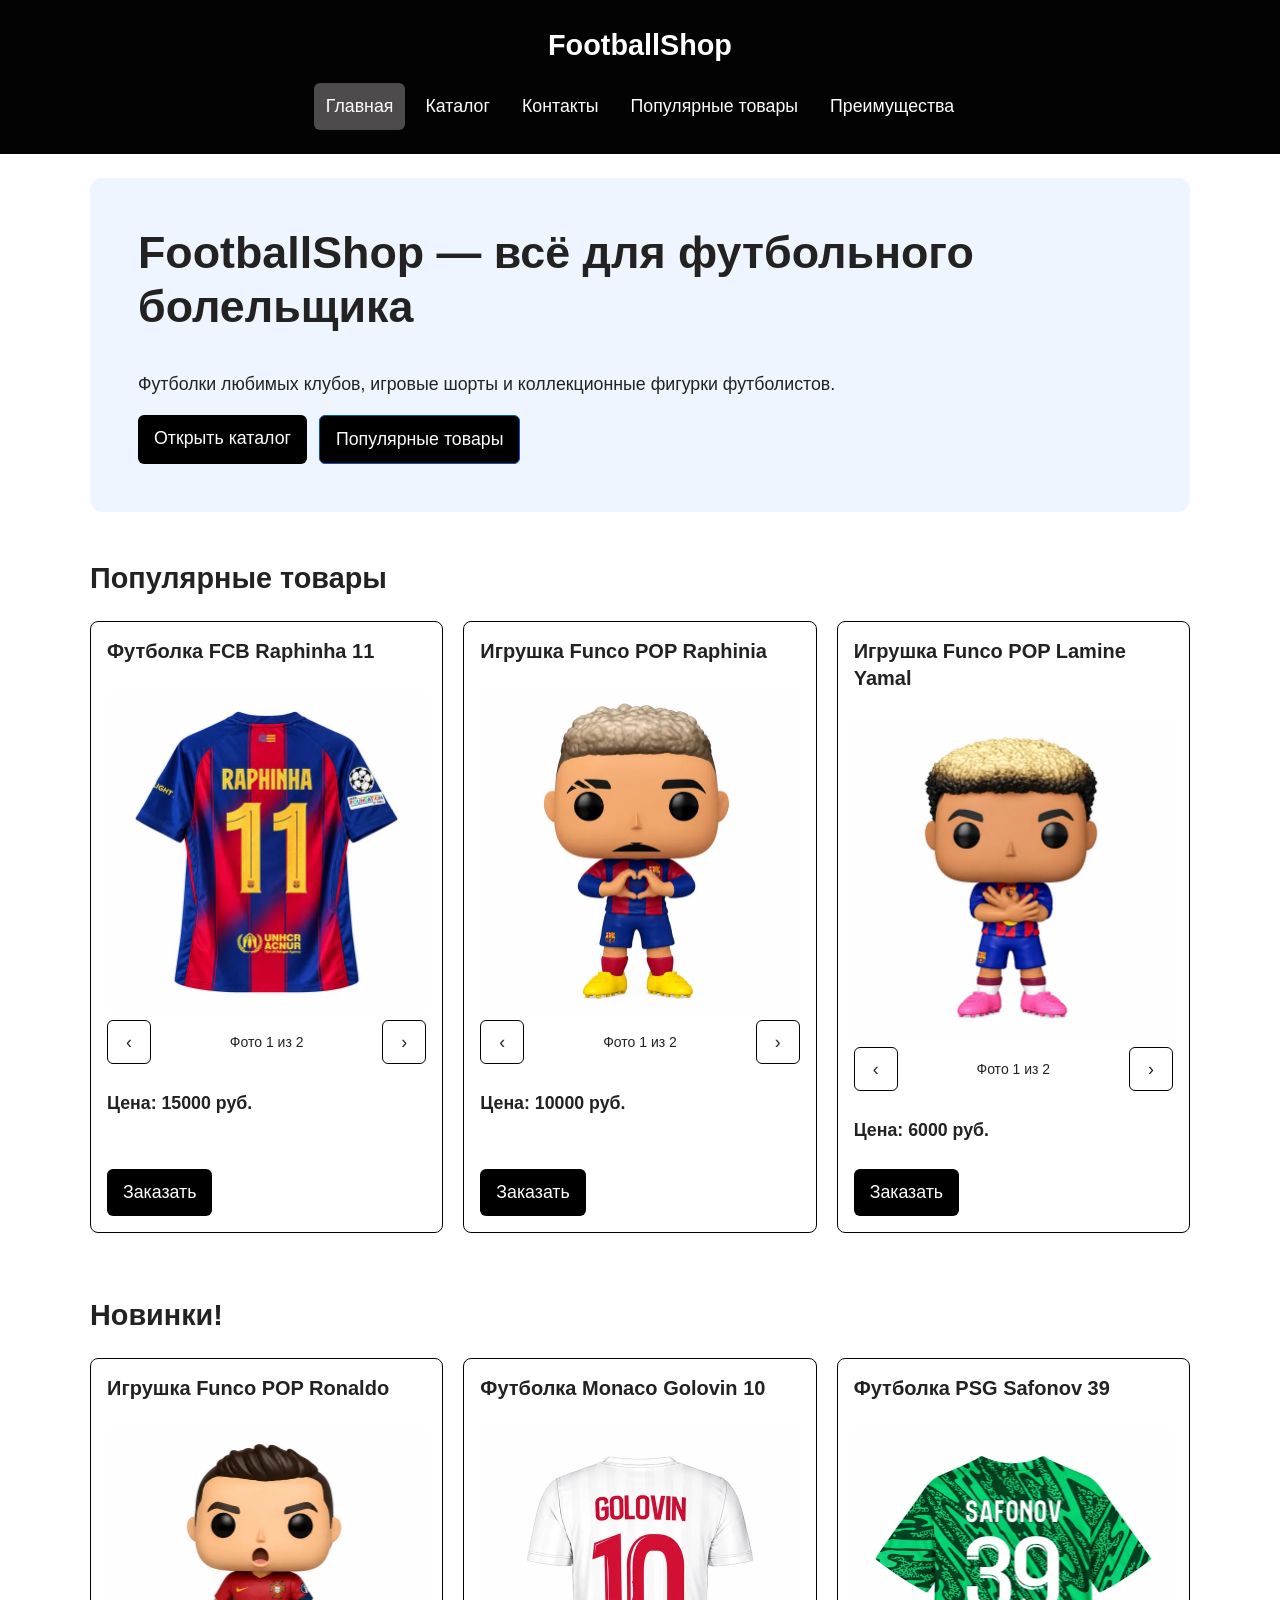
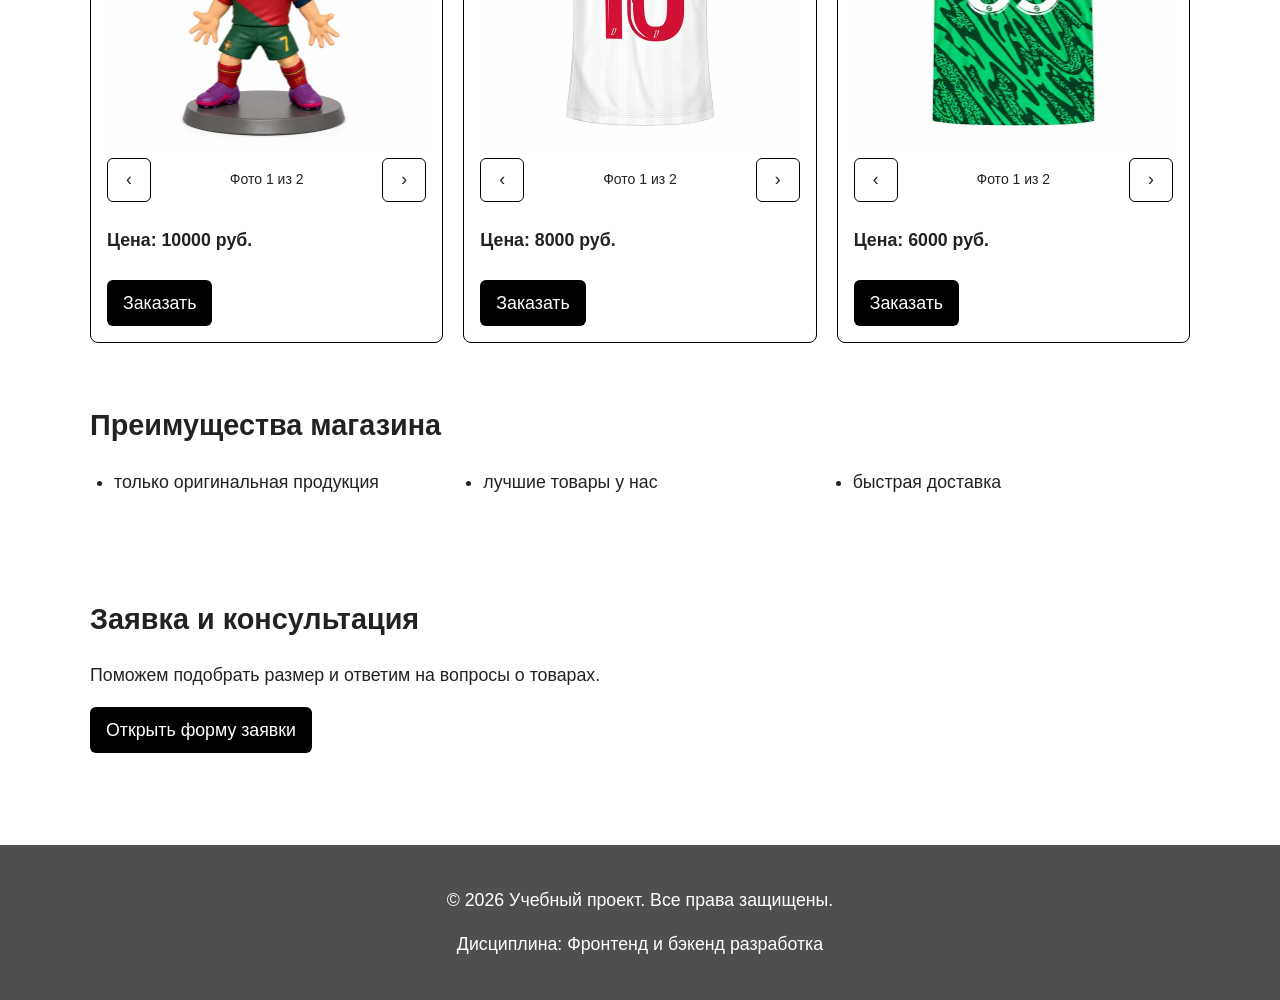
==== commit c25ddaf6: "feat: add burger menu, product carousels and fluid typography" ====
--- a/index.html
+++ b/index.html
@@ -7,6 +7,7 @@
   <meta name="description" content="Футболки, шорты и фигурки любимых футболистов в учебном магазине FootballShop.">
   <link rel="stylesheet" href="css/style.css">
   <link rel="stylesheet" href="css/responsive.css">
+  <script src="js/ui.js" defer></script>
   <script src="js/main.js" defer></script>
   <meta property="og:type" content="website">
   <meta property="og:title" content="Учебный интернет-магазин">
@@ -20,7 +21,11 @@
   <div class="site-header__inner">
     <a class="site-header__logo" href="index.html">FootballShop</a>
 
-    <nav class="site-nav" aria-label="Основная навигация">
+    <button class="menu-toggle" type="button" aria-expanded="false" aria-controls="primary-nav" hidden>
+      <span class="menu-toggle__icon" aria-hidden="true"><span></span><span></span><span></span></span>
+      <span class="menu-toggle__label">Меню</span>
+    </button>
+    <nav class="site-nav" id="primary-nav" aria-label="Основная навигация">
       <ul class="site-nav__list">
         <li class="site-nav__item"><a class="site-nav__link site-nav__link--active" aria-current="page" href="index.html">Главная</a></li>
         <li class="site-nav__item"><a class="site-nav__link" href="catalog.html">Каталог</a></li>
@@ -49,11 +54,28 @@
 
       <div class="products-grid">
         <article class="product-card">
-          <h3 class="product-card__title">Футболка FCB Raphinha 11</h3>
-          <picture>
+          <h3 class="product-card__title" id="product-title-raphinha_shirt">Футболка FCB Raphinha 11</h3>
+          <div class="product-gallery" role="group" aria-roledescription="карусель" aria-labelledby="product-title-raphinha_shirt">
+            <div class="product-gallery__viewport">
+              <figure class="product-gallery__slide" role="group" aria-roledescription="слайд" aria-label="1 из 2">
+                <picture>
             <source type="image/webp" srcset="images/responsive/raphinha_shirt-320.webp 320w, images/responsive/raphinha_shirt-640.webp 640w, images/responsive/raphinha_shirt-960.webp 960w" sizes="(min-width: 1148px) 330px, (min-width: 1024px) calc((100vw - 190px) / 3), (min-width: 768px) calc((100vw - 140px) / 2), calc(100vw - 66px)">
             <img src="images/raphinha_shirt.jpg" alt="Футболка FCB Raphinha 11" width="960" height="960" loading="lazy" class="card-image">
           </picture>
+              </figure>
+              <figure class="product-gallery__slide" role="group" aria-roledescription="слайд" aria-label="2 из 2" hidden>
+                <picture>
+                  <source type="image/webp" srcset="images/gallery/raphinha_shirt-320.webp 320w, images/gallery/raphinha_shirt-640.webp 640w, images/gallery/raphinha_shirt-960.webp 960w" sizes="(min-width: 1148px) 330px, (min-width: 1024px) calc((100vw - 190px) / 3), (min-width: 768px) calc((100vw - 140px) / 2), calc(100vw - 66px)">
+                  <img src="images/gallery/raphinha_shirt-960.webp" alt="Футболка Barcelona Raphinha 11 в магазине клуба" width="960" height="960" loading="lazy" decoding="async" class="card-image">
+                </picture>
+              </figure>
+            </div>
+            <div class="product-gallery__controls" hidden>
+              <button class="product-gallery__button" type="button" data-gallery-direction="-1" aria-label="Предыдущее фото"><span aria-hidden="true">&#8249;</span></button>
+              <span class="product-gallery__status" aria-live="polite" aria-atomic="true">Фото 1 из 2</span>
+              <button class="product-gallery__button" type="button" data-gallery-direction="1" aria-label="Следующее фото"><span aria-hidden="true">&#8250;</span></button>
+            </div>
+          </div>
 
           <p class="product-card__price">Цена: 15000 руб.</p>
           <button class="button button--primary product-card__button" type="button" data-product="Футболка FCB Raphinha 11">
@@ -62,11 +84,28 @@
         </article>
 
         <article class="product-card">
-          <h3 class="product-card__title">Игрушка Funco POP Raphinia</h3>
-          <picture>
+          <h3 class="product-card__title" id="product-title-raphinha_POP">Игрушка Funco POP Raphinia</h3>
+          <div class="product-gallery" role="group" aria-roledescription="карусель" aria-labelledby="product-title-raphinha_POP">
+            <div class="product-gallery__viewport">
+              <figure class="product-gallery__slide" role="group" aria-roledescription="слайд" aria-label="1 из 2">
+                <picture>
             <source type="image/webp" srcset="images/responsive/raphinha_POP-320.webp 320w, images/responsive/raphinha_POP-640.webp 640w, images/responsive/raphinha_POP-960.webp 960w" sizes="(min-width: 1148px) 330px, (min-width: 1024px) calc((100vw - 190px) / 3), (min-width: 768px) calc((100vw - 140px) / 2), calc(100vw - 66px)">
             <img src="images/raphinha_POP.jpg" alt="Игрушка Funco POP Raphinia" width="960" height="960" loading="lazy" class="card-image">
           </picture>
+              </figure>
+              <figure class="product-gallery__slide" role="group" aria-roledescription="слайд" aria-label="2 из 2" hidden>
+                <picture>
+                  <source type="image/webp" srcset="images/gallery/raphinha_POP-320.webp 320w, images/gallery/raphinha_POP-640.webp 640w, images/gallery/raphinha_POP-960.webp 960w" sizes="(min-width: 1148px) 330px, (min-width: 1024px) calc((100vw - 190px) / 3), (min-width: 768px) calc((100vw - 140px) / 2), calc(100vw - 66px)">
+                  <img src="images/gallery/raphinha_POP-960.webp" alt="Упаковка фигурки Funko POP Raphinha, вид сзади" width="960" height="960" loading="lazy" decoding="async" class="card-image">
+                </picture>
+              </figure>
+            </div>
+            <div class="product-gallery__controls" hidden>
+              <button class="product-gallery__button" type="button" data-gallery-direction="-1" aria-label="Предыдущее фото"><span aria-hidden="true">&#8249;</span></button>
+              <span class="product-gallery__status" aria-live="polite" aria-atomic="true">Фото 1 из 2</span>
+              <button class="product-gallery__button" type="button" data-gallery-direction="1" aria-label="Следующее фото"><span aria-hidden="true">&#8250;</span></button>
+            </div>
+          </div>
           <p class="product-card__price">Цена: 10000 руб.</p>
           <button class="button button--primary product-card__button" type="button" data-product="Игрушка Funco POP Raphinia">
             Заказать
@@ -75,11 +114,28 @@
         </article>
 
         <article class="product-card">
-          <h3 class="product-card__title">Игрушка Funco POP Lamine Yamal</h3>
-          <picture>
+          <h3 class="product-card__title" id="product-title-Lamine_POP">Игрушка Funco POP Lamine Yamal</h3>
+          <div class="product-gallery" role="group" aria-roledescription="карусель" aria-labelledby="product-title-Lamine_POP">
+            <div class="product-gallery__viewport">
+              <figure class="product-gallery__slide" role="group" aria-roledescription="слайд" aria-label="1 из 2">
+                <picture>
             <source type="image/webp" srcset="images/responsive/Lamine_POP-320.webp 320w, images/responsive/Lamine_POP-640.webp 640w, images/responsive/Lamine_POP-960.webp 960w" sizes="(min-width: 1148px) 330px, (min-width: 1024px) calc((100vw - 190px) / 3), (min-width: 768px) calc((100vw - 140px) / 2), calc(100vw - 66px)">
             <img src="images/Lamine_POP.webp" alt="Игрушка Funco POP Lamine Yamal" width="960" height="960" loading="lazy" class="card-image">
           </picture>
+              </figure>
+              <figure class="product-gallery__slide" role="group" aria-roledescription="слайд" aria-label="2 из 2" hidden>
+                <picture>
+                  <source type="image/webp" srcset="images/gallery/Lamine_POP-320.webp 320w, images/gallery/Lamine_POP-640.webp 640w, images/gallery/Lamine_POP-960.webp 960w" sizes="(min-width: 1148px) 330px, (min-width: 1024px) calc((100vw - 190px) / 3), (min-width: 768px) calc((100vw - 140px) / 2), calc(100vw - 66px)">
+                  <img src="images/gallery/Lamine_POP-960.webp" alt="Фигурка Funko POP Lamine Yamal с коробкой" width="960" height="960" loading="lazy" decoding="async" class="card-image">
+                </picture>
+              </figure>
+            </div>
+            <div class="product-gallery__controls" hidden>
+              <button class="product-gallery__button" type="button" data-gallery-direction="-1" aria-label="Предыдущее фото"><span aria-hidden="true">&#8249;</span></button>
+              <span class="product-gallery__status" aria-live="polite" aria-atomic="true">Фото 1 из 2</span>
+              <button class="product-gallery__button" type="button" data-gallery-direction="1" aria-label="Следующее фото"><span aria-hidden="true">&#8250;</span></button>
+            </div>
+          </div>
           <p class="product-card__price">Цена: 6000 руб.</p>
           <button class="button button--primary product-card__button" type="button" data-product="Игрушка Funco POP Lamine Yamal">
             Заказать
@@ -93,11 +149,28 @@
 
       <div class="products-grid">
         <article class="product-card">
-          <h3 class="product-card__title">Игрушка Funco POP Ronaldo</h3>
-          <picture>
+          <h3 class="product-card__title" id="product-title-CR7_POP">Игрушка Funco POP Ronaldo</h3>
+          <div class="product-gallery" role="group" aria-roledescription="карусель" aria-labelledby="product-title-CR7_POP">
+            <div class="product-gallery__viewport">
+              <figure class="product-gallery__slide" role="group" aria-roledescription="слайд" aria-label="1 из 2">
+                <picture>
             <source type="image/webp" srcset="images/responsive/CR7_POP-320.webp 320w, images/responsive/CR7_POP-640.webp 640w, images/responsive/CR7_POP-960.webp 960w" sizes="(min-width: 1148px) 330px, (min-width: 1024px) calc((100vw - 190px) / 3), (min-width: 768px) calc((100vw - 140px) / 2), calc(100vw - 66px)">
             <img src="images/CR7_POP.jpg" alt="Игрушка Funco POP Ronaldo" width="960" height="960" loading="lazy" class="card-image">
           </picture>
+              </figure>
+              <figure class="product-gallery__slide" role="group" aria-roledescription="слайд" aria-label="2 из 2" hidden>
+                <picture>
+                  <source type="image/webp" srcset="images/gallery/CR7_POP-320.webp 320w, images/gallery/CR7_POP-640.webp 640w, images/gallery/CR7_POP-960.webp 960w" sizes="(min-width: 1148px) 330px, (min-width: 1024px) calc((100vw - 190px) / 3), (min-width: 768px) calc((100vw - 140px) / 2), calc(100vw - 66px)">
+                  <img src="images/gallery/CR7_POP-960.webp" alt="Фигурка Cristiano Ronaldo в форме Португалии с коробкой" width="960" height="960" loading="lazy" decoding="async" class="card-image">
+                </picture>
+              </figure>
+            </div>
+            <div class="product-gallery__controls" hidden>
+              <button class="product-gallery__button" type="button" data-gallery-direction="-1" aria-label="Предыдущее фото"><span aria-hidden="true">&#8249;</span></button>
+              <span class="product-gallery__status" aria-live="polite" aria-atomic="true">Фото 1 из 2</span>
+              <button class="product-gallery__button" type="button" data-gallery-direction="1" aria-label="Следующее фото"><span aria-hidden="true">&#8250;</span></button>
+            </div>
+          </div>
           <p class="product-card__price">Цена: 10000 руб.</p>
           <button class="button button--primary product-card__button" type="button" data-product="Игрушка Funco POP Ronaldo">
             Заказать
@@ -105,11 +178,28 @@
         </article>
 
         <article class="product-card">
-          <h3 class="product-card__title">Футболка Monaco Golovin 10</h3>
-          <picture>
+          <h3 class="product-card__title" id="product-title-golobin_shirt">Футболка Monaco Golovin 10</h3>
+          <div class="product-gallery" role="group" aria-roledescription="карусель" aria-labelledby="product-title-golobin_shirt">
+            <div class="product-gallery__viewport">
+              <figure class="product-gallery__slide" role="group" aria-roledescription="слайд" aria-label="1 из 2">
+                <picture>
             <source type="image/webp" srcset="images/responsive/golobin_shirt-320.webp 320w, images/responsive/golobin_shirt-640.webp 640w, images/responsive/golobin_shirt-960.webp 960w" sizes="(min-width: 1148px) 330px, (min-width: 1024px) calc((100vw - 190px) / 3), (min-width: 768px) calc((100vw - 140px) / 2), calc(100vw - 66px)">
             <img src="images/golobin_shirt.webp" alt="Футболка Monaco Golovin 10" width="960" height="960" loading="lazy" class="card-image">
           </picture>
+              </figure>
+              <figure class="product-gallery__slide" role="group" aria-roledescription="слайд" aria-label="2 из 2" hidden>
+                <picture>
+                  <source type="image/webp" srcset="images/gallery/golobin_shirt-320.webp 320w, images/gallery/golobin_shirt-640.webp 640w, images/gallery/golobin_shirt-960.webp 960w" sizes="(min-width: 1148px) 330px, (min-width: 1024px) calc((100vw - 190px) / 3), (min-width: 768px) calc((100vw - 140px) / 2), calc(100vw - 66px)">
+                  <img src="images/gallery/golobin_shirt-960.webp" alt="Домашняя футболка AS Monaco, вид спереди" width="960" height="960" loading="lazy" decoding="async" class="card-image">
+                </picture>
+              </figure>
+            </div>
+            <div class="product-gallery__controls" hidden>
+              <button class="product-gallery__button" type="button" data-gallery-direction="-1" aria-label="Предыдущее фото"><span aria-hidden="true">&#8249;</span></button>
+              <span class="product-gallery__status" aria-live="polite" aria-atomic="true">Фото 1 из 2</span>
+              <button class="product-gallery__button" type="button" data-gallery-direction="1" aria-label="Следующее фото"><span aria-hidden="true">&#8250;</span></button>
+            </div>
+          </div>
           <p class="product-card__price">Цена: 8000 руб.</p>
           <button class="button button--primary product-card__button" type="button" data-product="Футболка Monaco Golovin 10">
             Заказать
@@ -118,11 +208,28 @@
         </article>
 
         <article class="product-card">
-          <h3 class="product-card__title">Футболка PSG Safonov 39 </h3>
-          <picture>
+          <h3 class="product-card__title" id="product-title-safonov_shirt">Футболка PSG Safonov 39 </h3>
+          <div class="product-gallery" role="group" aria-roledescription="карусель" aria-labelledby="product-title-safonov_shirt">
+            <div class="product-gallery__viewport">
+              <figure class="product-gallery__slide" role="group" aria-roledescription="слайд" aria-label="1 из 2">
+                <picture>
             <source type="image/webp" srcset="images/responsive/safonov_shirt-320.webp 320w, images/responsive/safonov_shirt-640.webp 640w, images/responsive/safonov_shirt-960.webp 960w" sizes="(min-width: 1148px) 330px, (min-width: 1024px) calc((100vw - 190px) / 3), (min-width: 768px) calc((100vw - 140px) / 2), calc(100vw - 66px)">
             <img src="images/safonov_shirt.webp" alt="Футболка PSG Safonov 39" width="960" height="960" loading="lazy" class="card-image">
           </picture>
+              </figure>
+              <figure class="product-gallery__slide" role="group" aria-roledescription="слайд" aria-label="2 из 2" hidden>
+                <picture>
+                  <source type="image/webp" srcset="images/gallery/safonov_shirt-320.webp 320w, images/gallery/safonov_shirt-640.webp 640w, images/gallery/safonov_shirt-960.webp 960w" sizes="(min-width: 1148px) 330px, (min-width: 1024px) calc((100vw - 190px) / 3), (min-width: 768px) calc((100vw - 140px) / 2), calc(100vw - 66px)">
+                  <img src="images/gallery/safonov_shirt-960.webp" alt="Футболка PSG Safonov 39, вид сзади" width="960" height="960" loading="lazy" decoding="async" class="card-image">
+                </picture>
+              </figure>
+            </div>
+            <div class="product-gallery__controls" hidden>
+              <button class="product-gallery__button" type="button" data-gallery-direction="-1" aria-label="Предыдущее фото"><span aria-hidden="true">&#8249;</span></button>
+              <span class="product-gallery__status" aria-live="polite" aria-atomic="true">Фото 1 из 2</span>
+              <button class="product-gallery__button" type="button" data-gallery-direction="1" aria-label="Следующее фото"><span aria-hidden="true">&#8250;</span></button>
+            </div>
+          </div>
           <p class="product-card__price">Цена: 6000 руб.</p>
           <button class="button button--primary product-card__button" type="button" data-product="Футболка PSG Safonov 39">
             Заказать
--- a/css/style.css
+++ b/css/style.css
@@ -467,3 +467,32 @@
 .site-header__logo:hover { color: #fff; text-decoration: underline; }
 .order-form__field--checkbox .order-form__label { display: flex; gap: 10px; align-items: center; min-height: 44px; }
 
+
+/* Дополнение: доступное бургер-меню и галереи товаров. */
+.menu-toggle {
+  display: inline-flex;
+  align-items: center;
+  justify-content: center;
+  gap: 10px;
+  min-height: 44px;
+  padding: 10px 12px;
+  border: 1px solid #fff;
+  border-radius: var(--radius-sm);
+  background: transparent;
+  color: #fff;
+  font: inherit;
+  cursor: pointer;
+}
+.menu-toggle[hidden], .product-gallery__controls[hidden], .product-gallery__slide[hidden] { display: none; }
+.menu-toggle__icon { display: grid; gap: 4px; width: 22px; }
+.menu-toggle__icon span { display: block; height: 2px; background: currentColor; }
+.menu-toggle[aria-expanded="true"] .menu-toggle__icon span:nth-child(1) { transform: translateY(6px) rotate(45deg); }
+.menu-toggle[aria-expanded="true"] .menu-toggle__icon span:nth-child(2) { opacity: 0; }
+.menu-toggle[aria-expanded="true"] .menu-toggle__icon span:nth-child(3) { transform: translateY(-6px) rotate(-45deg); }
+.product-gallery { min-width: 0; }
+.product-gallery__viewport { touch-action: pan-y; }
+.product-gallery__slide { margin: 0; }
+.product-gallery__controls { display: flex; align-items: center; justify-content: space-between; gap: 8px; margin-top: 8px; }
+.product-gallery__button { min-width: 44px; min-height: 44px; border: 1px solid var(--color-border); border-radius: var(--radius-sm); background: #fff; color: var(--color-text); font: inherit; cursor: pointer; }
+.product-gallery__button:hover { background: var(--color-surface); }
+.product-gallery__status { font-size: .875rem; text-align: center; }
--- a/css/responsive.css
+++ b/css/responsive.css
@@ -59,3 +59,22 @@
   .catalog-layout__products .products-grid { grid-template-columns: repeat(3, minmax(0, 1fr)); }
 }
 @media (prefers-reduced-motion: reduce) { html { scroll-behavior: auto; } }
+
+/* Размеры текста плавно меняются, rem сохраняет настройки пользователя. */
+html { font-size: 100%; }
+.page { font-size: clamp(1rem, 0.95rem + 0.2vw, 1.125rem); }
+h1 { font-size: clamp(1.75rem, 1.25rem + 2vw, 2.5rem); line-height: 1.2; overflow-wrap: anywhere; }
+h2 { font-size: clamp(1.35rem, 1.1rem + 1vw, 1.8rem); line-height: 1.3; }
+.product-card__title { font-size: clamp(1.05rem, 0.95rem + 0.4vw, 1.25rem); line-height: 1.35; overflow-wrap: anywhere; }
+.site-header__logo { font-size: clamp(1.35rem, 1.1rem + 1vw, 1.8rem); }
+.hero h1 { font-size: clamp(1.8rem, 1.2rem + 3vw, 2.8rem); }
+.site-header__inner { display: grid; grid-template-columns: minmax(0, 1fr) auto; align-items: center; gap: 16px; }
+.site-header__logo { justify-content: flex-start; }
+.site-nav { grid-column: 1 / -1; }
+.site-nav[hidden] { display: none; }
+.site-nav__list { grid-template-columns: minmax(0, 1fr); margin-top: 0; }
+@media (min-width: 768px) {
+  .site-header__inner { grid-template-columns: minmax(0, 1fr); }
+  .site-header__logo { justify-content: center; }
+  .site-nav__list { justify-content: center; }
+}
